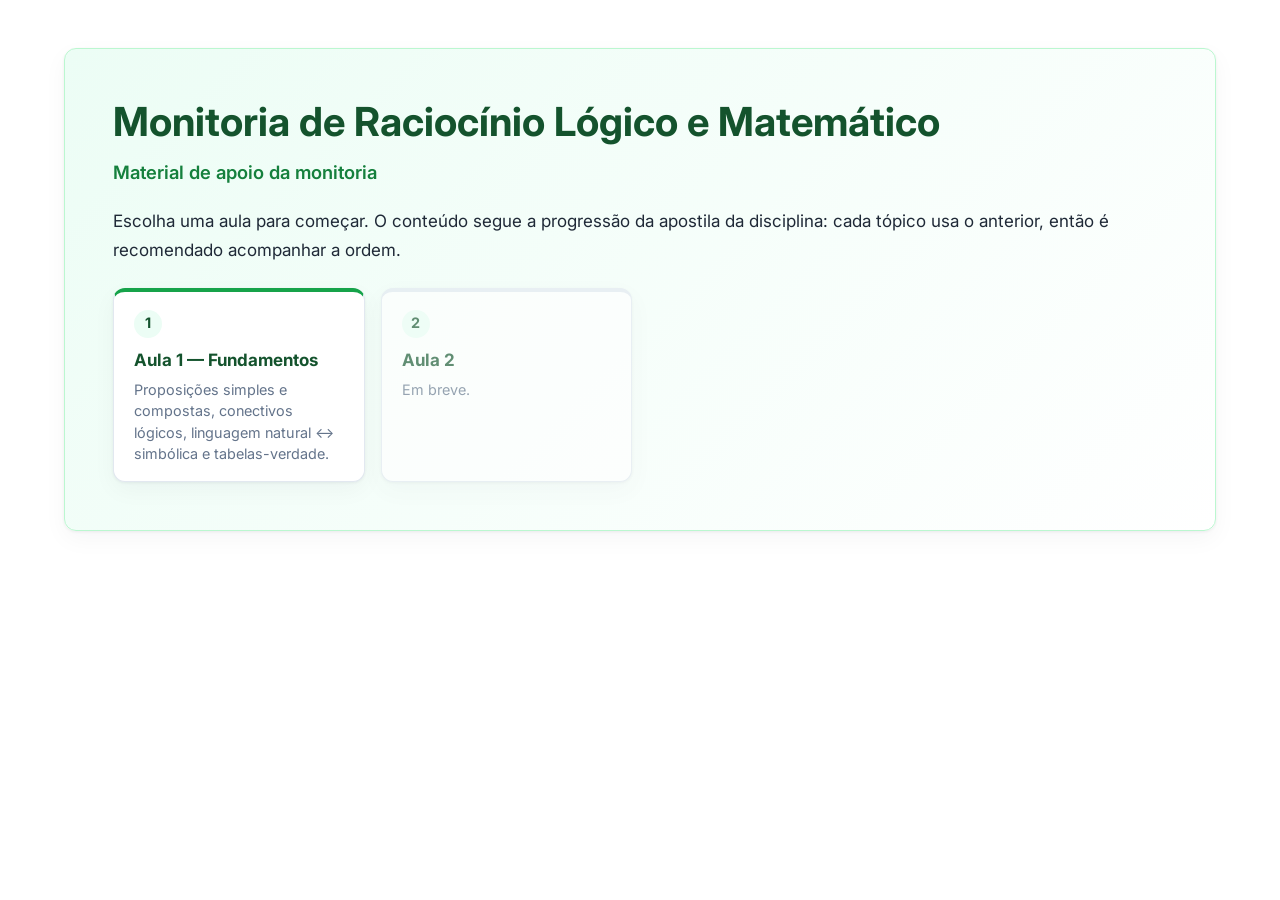
==== index.html @ 130aa1c0 "feat: REAMDE e hub para direcionar as aulas" ====
<!DOCTYPE html>
<html lang="pt-BR">
<head>
  <meta charset="utf-8">
  <meta name="viewport" content="width=device-width, initial-scale=1">
  <title>Monitoria de Raciocínio Lógico e Matemático</title>
  <meta name="description" content="Material de apoio da monitoria de Raciocínio Lógico e Matemático — hub com acesso a cada aula.">
  <link rel="preconnect" href="https://fonts.googleapis.com">
  <link rel="preconnect" href="https://fonts.gstatic.com" crossorigin>
  <link href="https://fonts.googleapis.com/css2?family=Inter:wght@400;600;700&display=swap" rel="stylesheet">
  <link rel="stylesheet" href="aulas/aula1/assets/estilo.css">
</head>
<body>

<main class="conteudo">

  <section id="inicio">
    <div class="hero">
      <h1>Monitoria de Raciocínio Lógico e Matemático</h1>
      <p class="hero__sub">Material de apoio da monitoria</p>
      <p>Escolha uma aula para começar. O conteúdo segue a progressão da apostila da disciplina:
         cada tópico usa o anterior, então é recomendado acompanhar a ordem.</p>

      <div class="cards-indice">
        <a class="card-indice" href="aulas/aula1/">
          <span class="card-indice__num">1</span>
          <div class="card-indice__titulo">Aula 1 — Fundamentos</div>
          <p class="card-indice__resumo">Proposições simples e compostas, conectivos lógicos,
             linguagem natural ↔ simbólica e tabelas-verdade.</p>
        </a>

        <!-- Para adicionar uma nova aula, copie o bloco <a class="card-indice"> acima,
             ajuste o número, o título, o resumo e o href (ex.: aulas/aula2/). -->
        <div class="card-indice" style="border-top-color: var(--borda); opacity: .65; cursor: default;" aria-disabled="true">
          <span class="card-indice__num">2</span>
          <div class="card-indice__titulo">Aula 2</div>
          <p class="card-indice__resumo">Em breve.</p>
        </div>
      </div>
    </div>
  </section>

</main>

</body>
</html>
---- aulas/aula1/assets/estilo.css ----
/* ===================================================================
   estilo.css — Web page da Monitoria de Raciocínio Lógico e Matemático
   HTML + CSS + JS puro, sem build. Paleta branco + verde.
   =================================================================== */

/* ---------- Tokens ---------- */
:root {
  --verde-escuro: #14532D;
  --verde-forte:  #15803D;
  --verde:        #16A34A;
  --verde-claro:  #ECFDF5;
  --verde-borda:  #BBF7D0;
  --branco:       #FFFFFF;
  --cinza-fundo:  #F8FAFC;
  --borda:        #E2E8F0;
  --texto:        #1F2937;
  --texto-suave:  #64748B;
  --ambar:        #F59E0B;
  --ambar-fundo:  #FEF3C7;
  --ambar-borda:  #FDE68A;

  --sombra: 0 1px 3px rgba(15,23,42,.06), 0 8px 24px rgba(15,23,42,.04);

  --raio-card: 12px;
  --raio-badge: 8px;

  --fonte: 'Inter', -apple-system, "Segoe UI", Roboto, "Helvetica Neue", Arial, sans-serif;
  --fonte-formula: 'Inter', 'DejaVu Sans', 'Segoe UI Symbol', 'Noto Sans Symbols 2', sans-serif;

  --sidebar-largura: 260px;
  --max-leitura: 68ch;
}

/* ---------- Reset ---------- */
*, *::before, *::after { box-sizing: border-box; }
html { scroll-behavior: smooth; }
body {
  margin: 0;
  font-family: var(--fonte);
  font-size: 1.0625rem;
  line-height: 1.7;
  color: var(--texto);
  background: var(--branco);
}
h1, h2, h3, h4 { line-height: 1.25; color: var(--verde-escuro); margin: 0 0 .5em; }
h1 { font-size: clamp(2rem, 4vw, 2.5rem); }
h2 { font-size: 1.75rem; }
h3 { font-size: 1.25rem; }
p { margin: 0 0 1em; max-width: var(--max-leitura); }
a { color: var(--verde-forte); text-decoration: none; }
a:hover { text-decoration: underline; }
ul, ol { max-width: var(--max-leitura); }
code, .formula {
  font-family: var(--fonte-formula);
  font-weight: 600;
  color: var(--verde-escuro);
  letter-spacing: .02em;
}
:focus-visible {
  outline: 3px solid var(--verde-forte);
  outline-offset: 2px;
  border-radius: 4px;
}

/* ---------- Barra de progresso ---------- */
.barra-progresso {
  position: fixed;
  top: 0; left: 0;
  height: 3px;
  width: 0;
  background: var(--verde);
  z-index: 100;
  transition: width .1s linear;
}

/* ---------- Layout ---------- */
.layout { display: flex; min-height: 100vh; }

/* ---------- Sidebar ---------- */
.sidebar {
  width: var(--sidebar-largura);
  flex: 0 0 var(--sidebar-largura);
  background: var(--cinza-fundo);
  border-right: 1px solid var(--borda);
  padding: 24px 16px;
  position: sticky;
  top: 0;
  align-self: flex-start;
  height: 100vh;
  overflow-y: auto;
}
.sidebar__marca {
  display: flex;
  align-items: center;
  gap: 8px;
  font-weight: 700;
  color: var(--verde-escuro);
  font-size: 1rem;
  margin-bottom: 4px;
  padding: 0 8px;
}
.sidebar__sub {
  font-size: .8rem;
  color: var(--texto-suave);
  padding: 0 8px 16px;
  border-bottom: 1px solid var(--borda);
  margin-bottom: 12px;
}
.sidebar__nav { list-style: none; margin: 0; padding: 0; }
.sidebar__nav li { margin: 2px 0; }
.sidebar__nav a {
  display: block;
  padding: 8px 12px;
  border-radius: 8px;
  color: var(--texto);
  border-left: 3px solid transparent;
  font-size: .95rem;
}
.sidebar__nav a:hover { background: var(--verde-claro); text-decoration: none; }
.sidebar__nav a[aria-current="true"] {
  background: var(--verde-claro);
  border-left-color: var(--verde);
  color: var(--verde-escuro);
  font-weight: 600;
}

/* ---------- Conteúdo principal ---------- */
.conteudo {
  flex: 1 1 auto;
  min-width: 0;
  padding: 48px clamp(16px, 5vw, 64px);
}
section { margin-bottom: 64px; scroll-margin-top: 16px; }

/* ---------- Botão mobile (hamburguer) ---------- */
.menu-toggle {
  display: none;
  position: fixed;
  top: 12px; left: 12px;
  z-index: 110;
  background: var(--verde);
  color: #fff;
  border: none;
  border-radius: 8px;
  width: 44px; height: 44px;
  font-size: 1.3rem;
  cursor: pointer;
  box-shadow: var(--sombra);
}
.overlay {
  display: none;
  position: fixed;
  inset: 0;
  background: rgba(15,23,42,.4);
  z-index: 90;
}

/* ---------- Hero / Início ---------- */
.hero {
  background: linear-gradient(135deg, var(--verde-claro), #fff);
  border: 1px solid var(--verde-borda);
  border-radius: var(--raio-card);
  padding: clamp(24px, 4vw, 48px);
  box-shadow: var(--sombra);
}
.hero h1 { margin-bottom: .25em; }
.hero__sub {
  font-size: 1.15rem;
  font-weight: 600;
  color: var(--verde-forte);
  margin-bottom: 1em;
}
.hero p { max-width: none; }

/* ---------- Cards de índice ---------- */
.cards-indice {
  display: grid;
  grid-template-columns: repeat(auto-fill, minmax(220px, 1fr));
  gap: 16px;
  margin-top: 24px;
}
.card-indice {
  display: block;
  background: var(--branco);
  border: 1px solid var(--borda);
  border-top: 4px solid var(--verde);
  border-radius: var(--raio-card);
  padding: 16px 20px;
  color: var(--texto);
  text-decoration: none;
  box-shadow: var(--sombra);
  transition: transform .15s ease, border-color .15s ease;
}
.card-indice:hover { transform: translateY(-3px); border-top-color: var(--verde-forte); text-decoration: none; }
.card-indice__num {
  display: inline-flex;
  align-items: center;
  justify-content: center;
  width: 28px; height: 28px;
  background: var(--verde-claro);
  color: var(--verde-escuro);
  border-radius: 50%;
  font-weight: 700;
  font-size: .9rem;
  margin-bottom: 8px;
}
.card-indice__titulo { font-weight: 700; color: var(--verde-escuro); margin-bottom: 4px; }
.card-indice__resumo { font-size: .9rem; color: var(--texto-suave); margin: 0; line-height: 1.5; }

/* ---------- Exemplo ---------- */
.exemplo {
  background: var(--cinza-fundo);
  border-left: 4px solid var(--verde);
  border-radius: 0 var(--raio-card) var(--raio-card) 0;
  padding: 16px 20px;
  margin: 16px 0;
}
.exemplo__rotulo {
  display: inline-block;
  font-size: .75rem;
  font-weight: 700;
  text-transform: uppercase;
  letter-spacing: .06em;
  color: var(--verde-forte);
  margin-bottom: 4px;
}
.exemplo p { margin: 0; }
.exemplo .formula { font-size: 1.05rem; }

/* ---------- Callouts ---------- */
.callout {
  border-radius: var(--raio-card);
  padding: 16px 20px;
  margin: 16px 0;
  border: 1px solid;
}
.callout p:last-child { margin-bottom: 0; }
.callout--dica {
  background: var(--verde-claro);
  border-color: var(--verde-borda);
}
.callout--dica .callout__titulo { color: var(--verde-escuro); }
.callout--atencao {
  background: var(--ambar-fundo);
  border-color: var(--ambar-borda);
}
.callout--atencao .callout__titulo { color: #92400E; }
.callout__titulo {
  font-weight: 700;
  display: flex;
  align-items: center;
  gap: 8px;
  margin-bottom: 6px;
}
.callout__titulo::before {
  font-size: 1.1rem;
  line-height: 1;
}
.callout--dica .callout__titulo::before { content: "💡"; }
.callout--atencao .callout__titulo::before { content: "⚠️"; }

/* ---------- Tabelas ---------- */
.tabela-card {
  overflow-x: auto;
  border: 1px solid var(--borda);
  border-radius: var(--raio-card);
  margin: 16px 0;
  background: var(--branco);
  box-shadow: var(--sombra);
}
table {
  width: 100%;
  border-collapse: collapse;
  font-size: .95rem;
}
thead th {
  background: var(--verde-escuro);
  color: #fff;
  font-weight: 600;
  text-align: center;
  padding: 10px 14px;
  border-bottom: 2px solid var(--verde);
}
tbody td {
  padding: 10px 14px;
  text-align: center;
  border-bottom: 1px solid var(--borda);
  color: var(--texto);
}
tbody tr:nth-child(even) { background: var(--cinza-fundo); }
tbody tr:hover { background: var(--verde-claro); }
td .formula, th .formula { font-size: 1rem; }
.tabela-card caption {
  caption-side: top;
  text-align: left;
  font-size: .85rem;
  color: var(--texto-suave);
  padding: 8px 14px 0;
}

/* ---------- Badges V / F ---------- */
.badge {
  display: inline-flex;
  align-items: center;
  justify-content: center;
  min-width: 26px;
  padding: 2px 8px;
  border-radius: var(--raio-badge);
  font-weight: 700;
  font-size: .85rem;
  line-height: 1.4;
}
.badge--v {
  background: var(--verde);
  color: #fff;
}
.badge--f {
  background: var(--cinza-fundo);
  color: var(--texto-suave);
  border: 1px solid #CBD5E1;
}

/* ---------- Princípios (grid 3) ---------- */
.principios {
  display: grid;
  grid-template-columns: repeat(auto-fit, minmax(200px, 1fr));
  gap: 16px;
  margin: 16px 0;
}
.principio {
  background: var(--verde-claro);
  border: 1px solid var(--verde-borda);
  border-radius: var(--raio-card);
  padding: 16px 18px;
}
.principio h3 { margin-bottom: .4em; font-size: 1.05rem; }
.principio p { margin: 0; font-size: .92rem; }

/* ---------- Duas colunas ---------- */
.duas-colunas {
  display: grid;
  grid-template-columns: 1fr 1fr;
  gap: 16px;
  margin: 16px 0;
}
.coluna {
  border-radius: var(--raio-card);
  padding: 16px 18px;
  border: 1px solid var(--borda);
}
.coluna--sim { background: var(--verde-claro); border-color: var(--verde-borda); }
.coluna--nao { background: var(--cinza-fundo); }
.coluna h3 { font-size: 1.05rem; }
.coluna ul { margin: 0; padding-left: 1.1em; }
.coluna li { margin-bottom: .5em; }
.valor-proposicao {
  font-size: .8rem;
  color: var(--texto-suave);
}

/* ---------- Cards de conectivo / exemplo natural ---------- */
.grid-conectivos {
  display: grid;
  grid-template-columns: repeat(auto-fit, minmax(260px, 1fr));
  gap: 16px;
  margin: 16px 0;
}
.conectivo-card {
  background: var(--branco);
  border: 1px solid var(--borda);
  border-radius: var(--raio-card);
  padding: 16px 18px;
  box-shadow: var(--sombra);
}
.conectivo-card__simbolo {
  font-family: var(--fonte-formula);
  font-weight: 700;
  font-size: 2rem;
  color: var(--verde-forte);
  display: block;
  margin-bottom: 4px;
}
.conectivo-card__nome { font-weight: 700; color: var(--verde-escuro); margin-bottom: .4em; }
.conectivo-card p { margin: 0; font-size: .92rem; }
.conectivo-card em { color: var(--texto-suave); }

.exemplo-natural {
  background: var(--branco);
  border: 1px solid var(--borda);
  border-left: 4px solid var(--verde);
  border-radius: 0 var(--raio-card) var(--raio-card) 0;
  padding: 14px 18px;
  margin: 12px 0;
  box-shadow: var(--sombra);
}
.exemplo-natural__frase { font-weight: 600; color: var(--texto); margin-bottom: 6px; }
.exemplo-natural__linhas { font-size: .92rem; color: var(--texto-suave); margin: 0; }
.exemplo-natural__linhas div { margin: 2px 0; }

/* ---------- Trilha ---------- */
.trilha {
  display: grid;
  grid-template-columns: repeat(auto-fit, minmax(180px, 1fr));
  gap: 12px;
  margin: 24px 0;
  position: relative;
}
.trilha__etapa {
  position: relative;
  background: var(--branco);
  border: 1px solid var(--verde-borda);
  border-radius: var(--raio-card);
  padding: 18px 16px 16px;
  box-shadow: var(--sombra);
}
.trilha__num {
  display: inline-flex;
  align-items: center;
  justify-content: center;
  width: 32px; height: 32px;
  background: var(--verde);
  color: #fff;
  border-radius: 50%;
  font-weight: 700;
  margin-bottom: 8px;
}
.trilha__titulo { font-weight: 700; color: var(--verde-escuro); font-size: 1rem; margin-bottom: 6px; }
.trilha__conteudo { font-size: .9rem; }
.trilha__conteudo .formula { font-size: 1.05rem; }

.destaque-linha-falsa {
  outline: 2px solid var(--ambar);
  outline-offset: -2px;
  background: var(--ambar-fundo) !important;
}

/* ---------- Quiz ---------- */
.quiz {
  background: var(--cinza-fundo);
  border: 1px solid var(--borda);
  border-radius: var(--raio-card);
  padding: 20px 22px;
  margin: 24px 0 8px;
}
.quiz h3 { margin-top: 0; }
.quiz__pergunta { margin-bottom: 16px; }
.quiz__pergunta--titulo { font-weight: 600; color: var(--texto); margin-bottom: 10px; }
.quiz__opcoes { display: flex; flex-direction: column; gap: 8px; }
.quiz__opcao {
  text-align: left;
  background: var(--branco);
  border: 1px solid var(--borda);
  border-radius: 8px;
  padding: 10px 14px;
  font: inherit;
  color: var(--texto);
  cursor: pointer;
  transition: border-color .12s ease, background .12s ease;
}
.quiz__opcao:hover:not(:disabled) { border-color: var(--verde); background: var(--verde-claro); }
.quiz__opcao--correta { border-color: var(--verde); background: var(--verde-claro); font-weight: 600; }
.quiz__opcao--incorreta { border-color: var(--ambar); background: var(--ambar-fundo); }
.quiz__opcao:disabled { cursor: default; }
.quiz__feedback {
  margin-top: 10px;
  padding: 10px 14px;
  border-radius: 8px;
  font-size: .92rem;
  display: none;
}
.quiz__feedback--visivel { display: block; }
.quiz__feedback--certo { background: var(--verde-claro); border: 1px solid var(--verde-borda); }
.quiz__feedback--errado { background: var(--ambar-fundo); border: 1px solid var(--ambar-borda); }
.quiz__placar {
  margin-top: 18px;
  font-weight: 700;
  color: var(--verde-escuro);
}
.quiz__tentar {
  margin-top: 12px;
  background: var(--verde);
  color: #fff;
  border: none;
  border-radius: 8px;
  padding: 10px 18px;
  font: inherit;
  font-weight: 600;
  cursor: pointer;
}
.quiz__tentar:hover { background: var(--verde-forte); }

/* ---------- Link "próximo tópico" ---------- */
.proximo {
  display: inline-flex;
  align-items: center;
  gap: 6px;
  margin-top: 12px;
  font-weight: 600;
  color: var(--verde-forte);
}

/* ---------- Responsivo ---------- */
@media (max-width: 900px) {
  .menu-toggle { display: block; }
  .sidebar {
    position: fixed;
    top: 0; left: 0;
    z-index: 100;
    height: 100vh;
    transform: translateX(-100%);
    transition: transform .2s ease;
    box-shadow: var(--sombra);
  }
  .sidebar.aberta { transform: translateX(0); }
  .overlay.visivel { display: block; }
  .conteudo { padding-top: 72px; }
  .duas-colunas { grid-template-columns: 1fr; }
}
@media (max-width: 520px) {
  .hero { padding: 20px; }
  .conteudo { padding: 64px 16px 48px; }
}

/* ---------- Reduced motion ---------- */
@media (prefers-reduced-motion: reduce) {
  html { scroll-behavior: auto; }
  * { transition: none !important; }
}
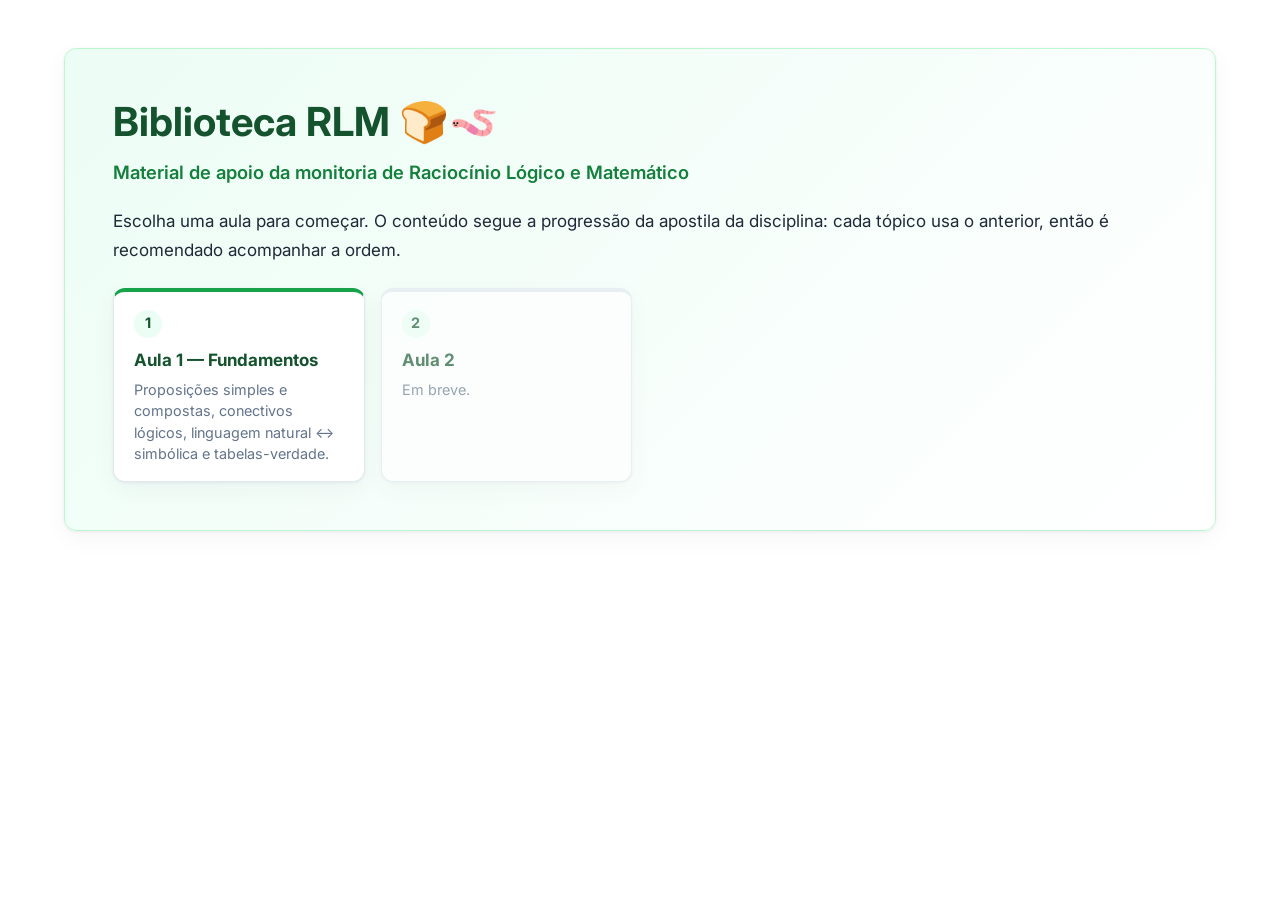
==== commit 9c74dde3: "feat: mudanças no título do material" ====
--- a/index.html
+++ b/index.html
@@ -3,7 +3,7 @@
 <head>
   <meta charset="utf-8">
   <meta name="viewport" content="width=device-width, initial-scale=1">
-  <title>Monitoria de Raciocínio Lógico e Matemático</title>
+  <title>Biblioteca RLM 🍞🪱</title>
   <meta name="description" content="Material de apoio da monitoria de Raciocínio Lógico e Matemático — hub com acesso a cada aula.">
   <link rel="preconnect" href="https://fonts.googleapis.com">
   <link rel="preconnect" href="https://fonts.gstatic.com" crossorigin>
@@ -16,8 +16,8 @@
 
   <section id="inicio">
     <div class="hero">
-      <h1>Monitoria de Raciocínio Lógico e Matemático</h1>
-      <p class="hero__sub">Material de apoio da monitoria</p>
+      <h1>Biblioteca RLM 🍞🪱</h1>
+      <p class="hero__sub">Material de apoio da monitoria de Raciocínio Lógico e Matemático</p>
       <p>Escolha uma aula para começar. O conteúdo segue a progressão da apostila da disciplina:
          cada tópico usa o anterior, então é recomendado acompanhar a ordem.</p>
 
--- a/aulas/aula1/assets/estilo.css
+++ b/aulas/aula1/assets/estilo.css
@@ -99,6 +99,8 @@
   margin-bottom: 4px;
   padding: 0 8px;
 }
+a.sidebar__marca { text-decoration: none; cursor: pointer; }
+a.sidebar__marca:hover { text-decoration: none; opacity: .85; }
 .sidebar__sub {
   font-size: .8rem;
   color: var(--texto-suave);
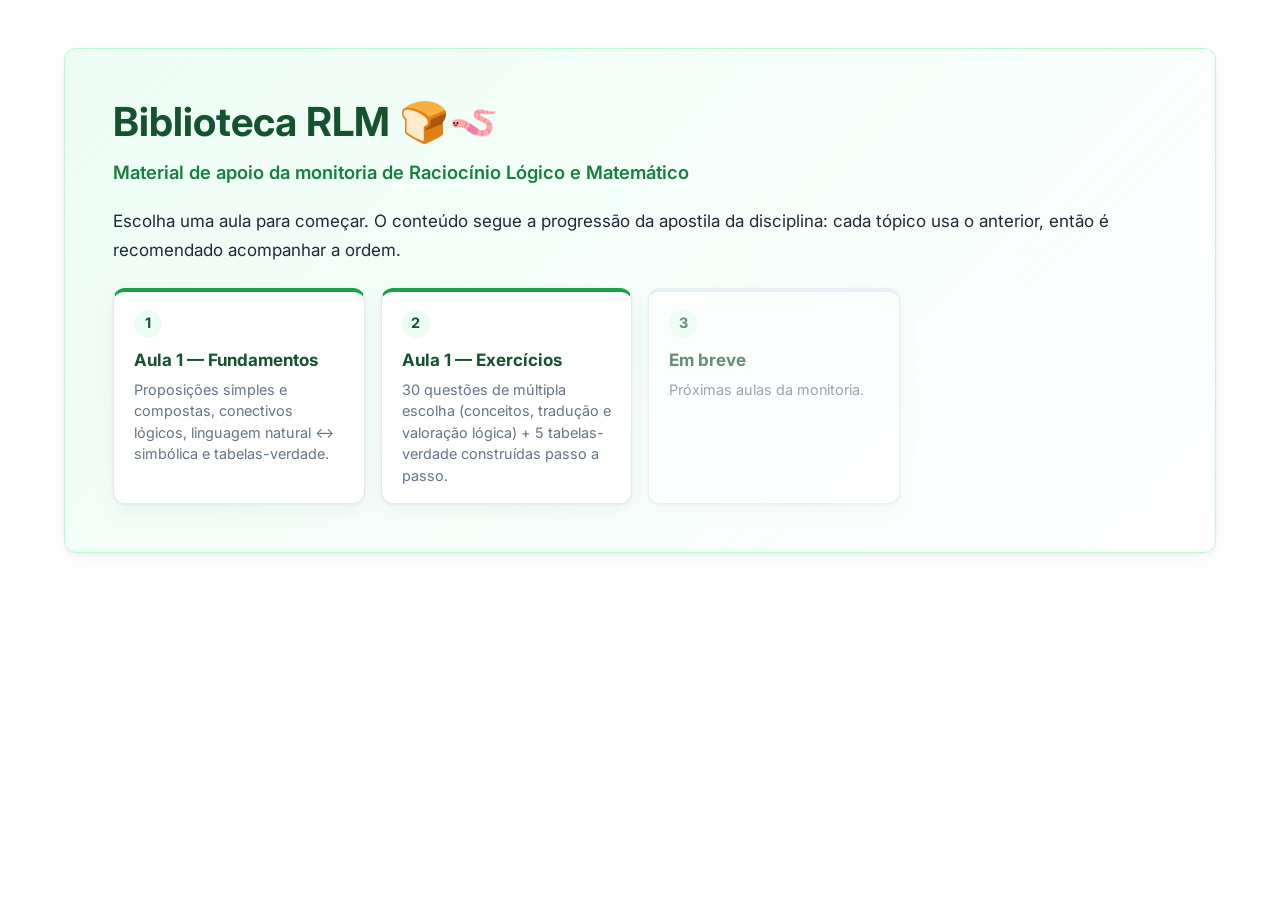
==== commit a11f660b: "feat: criado o arquivo de exercícios da aula 01" ====
--- a/index.html
+++ b/index.html
@@ -29,12 +29,19 @@
              linguagem natural ↔ simbólica e tabelas-verdade.</p>
         </a>
 
+        <a class="card-indice" href="aulas/aula2/">
+          <span class="card-indice__num">2</span>
+          <div class="card-indice__titulo">Aula 1 — Exercícios</div>
+          <p class="card-indice__resumo">30 questões de múltipla escolha (conceitos, tradução e
+             valoração lógica) + 5 tabelas-verdade construídas passo a passo.</p>
+        </a>
+
         <!-- Para adicionar uma nova aula, copie o bloco <a class="card-indice"> acima,
-             ajuste o número, o título, o resumo e o href (ex.: aulas/aula2/). -->
+             ajuste o número, o título, o resumo e o href (ex.: aulas/aula3/). -->
         <div class="card-indice" style="border-top-color: var(--borda); opacity: .65; cursor: default;" aria-disabled="true">
-          <span class="card-indice__num">2</span>
-          <div class="card-indice__titulo">Aula 2</div>
-          <p class="card-indice__resumo">Em breve.</p>
+          <span class="card-indice__num">3</span>
+          <div class="card-indice__titulo">Em breve</div>
+          <p class="card-indice__resumo">Próximas aulas da monitoria.</p>
         </div>
       </div>
     </div>
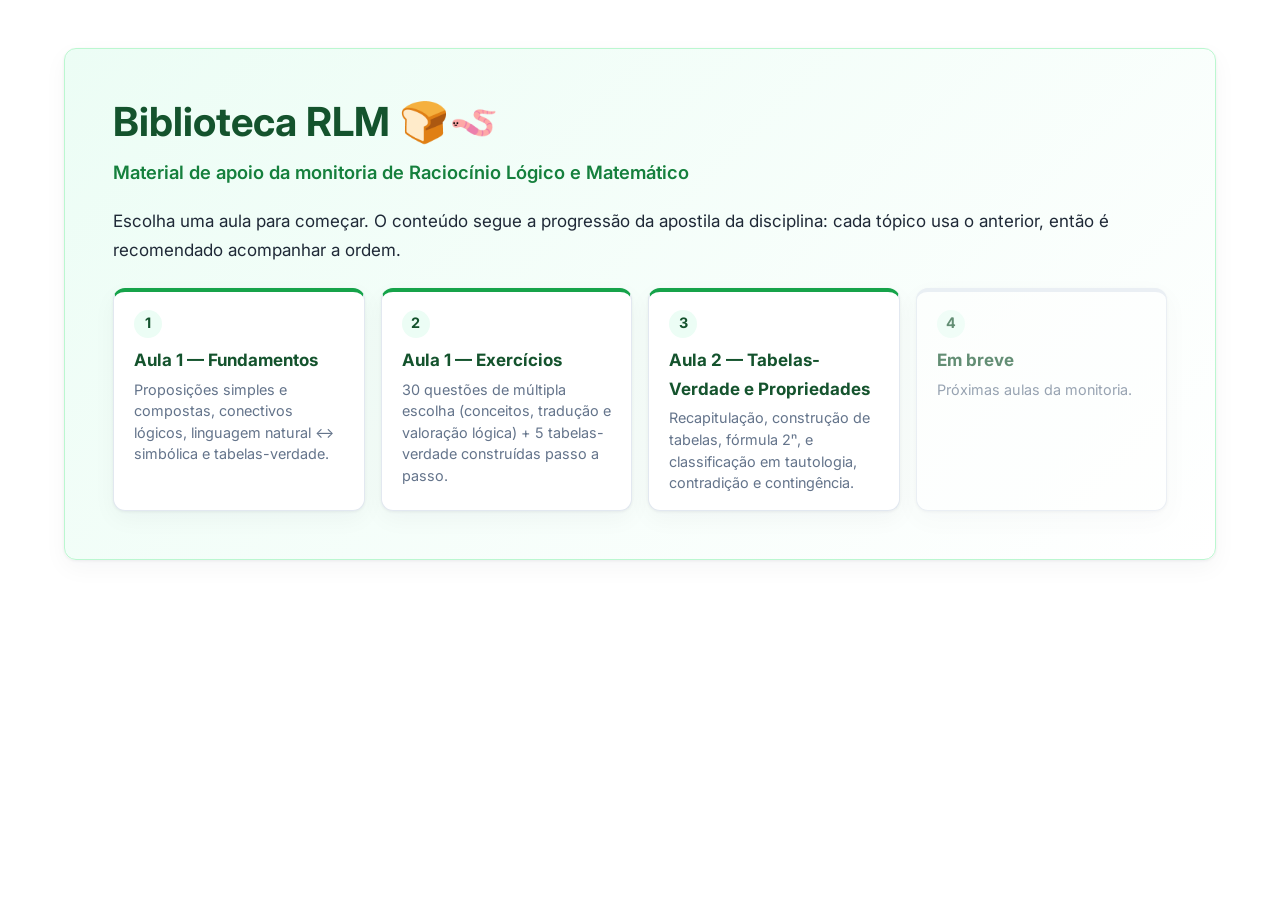
==== commit ab2843e7: "feat: aula 2 - Tabelas-verdade e Propriedades" ====
--- a/index.html
+++ b/index.html
@@ -36,10 +36,17 @@
              valoração lógica) + 5 tabelas-verdade construídas passo a passo.</p>
         </a>
 
+        <a class="card-indice" href="aulas/aula3/">
+          <span class="card-indice__num">3</span>
+          <div class="card-indice__titulo">Aula 2 — Tabelas-Verdade e Propriedades</div>
+          <p class="card-indice__resumo">Recapitulação, construção de tabelas, fórmula 2ⁿ, e
+             classificação em tautologia, contradição e contingência.</p>
+        </a>
+
         <!-- Para adicionar uma nova aula, copie o bloco <a class="card-indice"> acima,
-             ajuste o número, o título, o resumo e o href (ex.: aulas/aula3/). -->
+             ajuste o número, o título, o resumo e o href (ex.: aulas/aula4/). -->
         <div class="card-indice" style="border-top-color: var(--borda); opacity: .65; cursor: default;" aria-disabled="true">
-          <span class="card-indice__num">3</span>
+          <span class="card-indice__num">4</span>
           <div class="card-indice__titulo">Em breve</div>
           <p class="card-indice__resumo">Próximas aulas da monitoria.</p>
         </div>
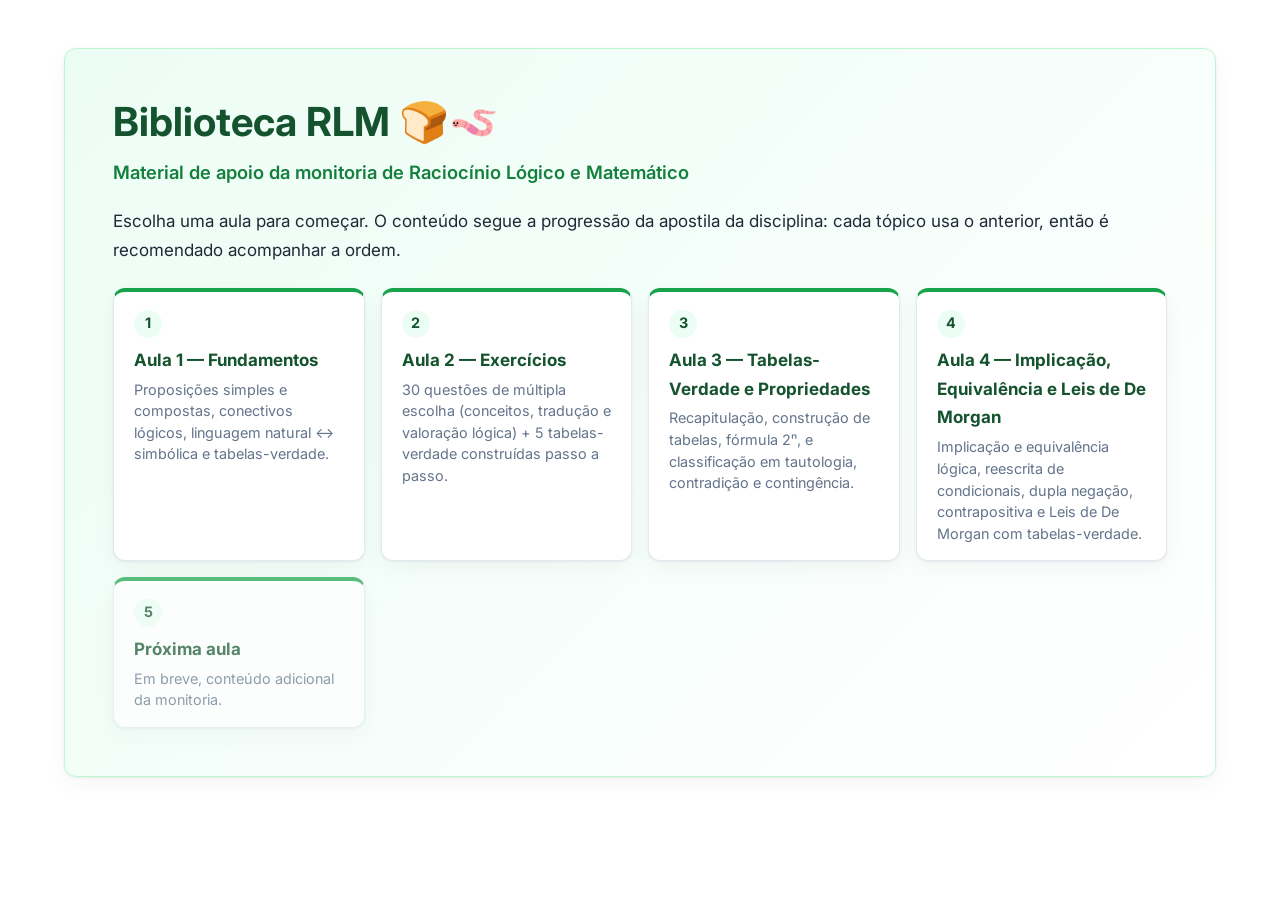
==== commit aa1458f0: "feat: Aula 4 - Implicação, Equivalência e Leis de De Morgan" ====
--- a/index.html
+++ b/index.html
@@ -31,30 +31,35 @@
 
         <a class="card-indice" href="aulas/aula2/">
           <span class="card-indice__num">2</span>
-          <div class="card-indice__titulo">Aula 1 — Exercícios</div>
+          <div class="card-indice__titulo">Aula 2 — Exercícios</div>
           <p class="card-indice__resumo">30 questões de múltipla escolha (conceitos, tradução e
              valoração lógica) + 5 tabelas-verdade construídas passo a passo.</p>
         </a>
 
         <a class="card-indice" href="aulas/aula3/">
           <span class="card-indice__num">3</span>
-          <div class="card-indice__titulo">Aula 2 — Tabelas-Verdade e Propriedades</div>
+          <div class="card-indice__titulo">Aula 3 — Tabelas-Verdade e Propriedades</div>
           <p class="card-indice__resumo">Recapitulação, construção de tabelas, fórmula 2ⁿ, e
              classificação em tautologia, contradição e contingência.</p>
         </a>
 
         <!-- Para adicionar uma nova aula, copie o bloco <a class="card-indice"> acima,
              ajuste o número, o título, o resumo e o href (ex.: aulas/aula4/). -->
-        <div class="card-indice" style="border-top-color: var(--borda); opacity: .65; cursor: default;" aria-disabled="true">
+        <a class="card-indice" href="aulas/aula4/">
           <span class="card-indice__num">4</span>
-          <div class="card-indice__titulo">Em breve</div>
-          <p class="card-indice__resumo">Próximas aulas da monitoria.</p>
-        </div>
+          <div class="card-indice__titulo">Aula 4 — Implicação, Equivalência e Leis de De Morgan</div>
+          <p class="card-indice__resumo">Implicação e equivalência lógica, reescrita de condicionais,
+              dupla negação, contrapositiva e Leis de De Morgan com tabelas-verdade.</p>
+        </a>
+
+        <a class="card-indice" href="#" aria-disabled="true" style="opacity: .7; cursor: not-allowed;">
+          <span class="card-indice__num">5</span>
+          <div class="card-indice__titulo">Próxima aula</div>
+          <p class="card-indice__resumo">Em breve, conteúdo adicional da monitoria.</p>
+        </a>
       </div>
     </div>
   </section>
-
 </main>
-
 </body>
 </html>
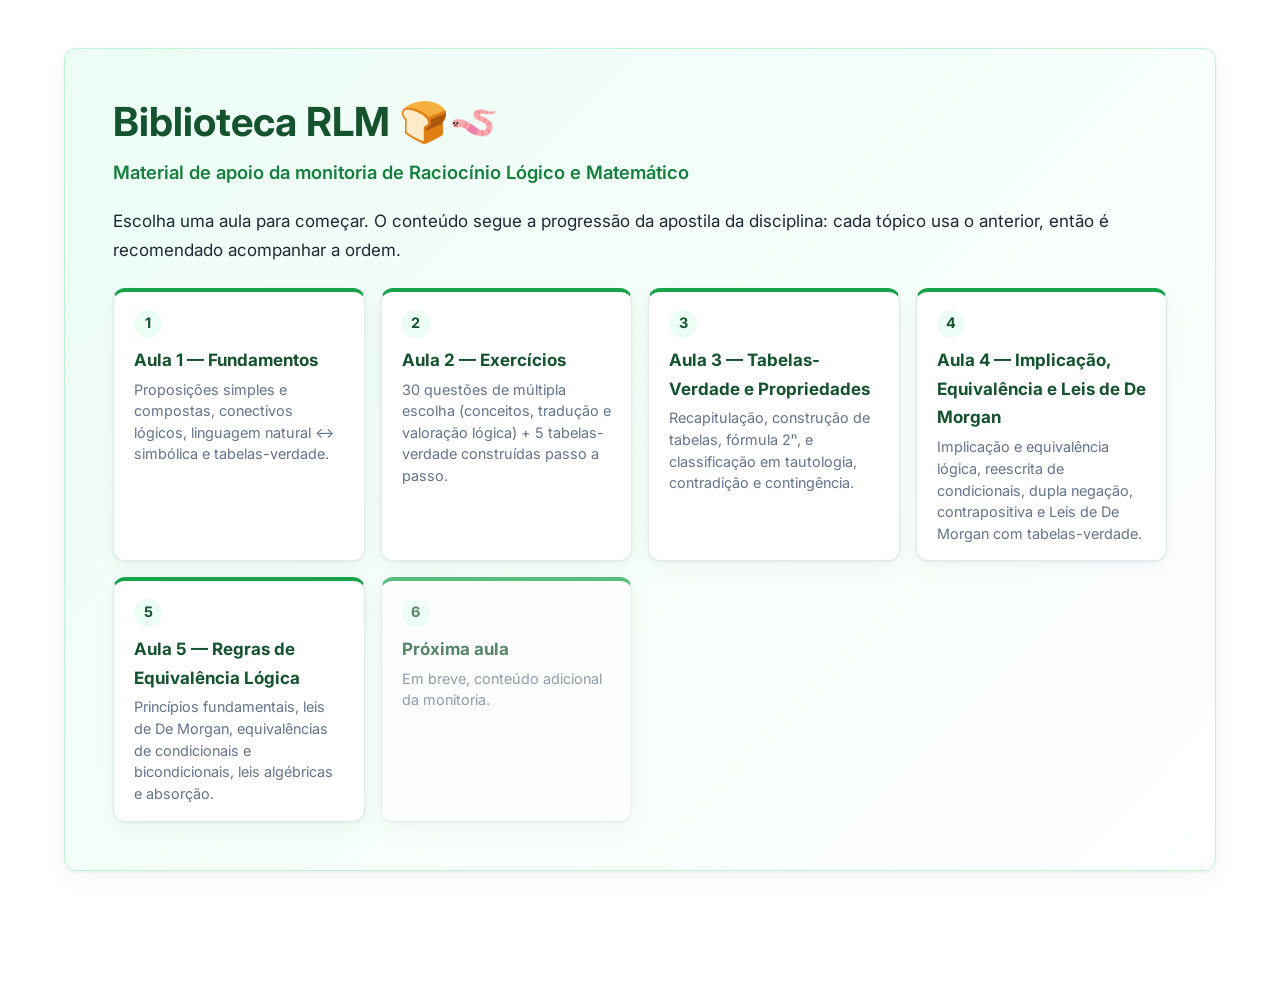
==== commit 9e591229: "Aula 5: regras de equivalências lógicas" ====
--- a/index.html
+++ b/index.html
@@ -21,7 +21,7 @@
       <p>Escolha uma aula para começar. O conteúdo segue a progressão da apostila da disciplina:
          cada tópico usa o anterior, então é recomendado acompanhar a ordem.</p>
 
-      <div class="cards-indice">
+<div class="cards-indice">
         <a class="card-indice" href="aulas/aula1/">
           <span class="card-indice__num">1</span>
           <div class="card-indice__titulo">Aula 1 — Fundamentos</div>
@@ -43,8 +43,6 @@
              classificação em tautologia, contradição e contingência.</p>
         </a>
 
-        <!-- Para adicionar uma nova aula, copie o bloco <a class="card-indice"> acima,
-             ajuste o número, o título, o resumo e o href (ex.: aulas/aula4/). -->
         <a class="card-indice" href="aulas/aula4/">
           <span class="card-indice__num">4</span>
           <div class="card-indice__titulo">Aula 4 — Implicação, Equivalência e Leis de De Morgan</div>
@@ -52,8 +50,17 @@
               dupla negação, contrapositiva e Leis de De Morgan com tabelas-verdade.</p>
         </a>
 
+        <!-- Para adicionar uma nova aula, copie o bloco <a class="card-indice"> acima,
+             ajuste o número, o título, o resumo e o href (ex.: aulas/aula5/). -->
+        <a class="card-indice" href="aulas/aula5/">
+          <span class="card-indice__num">5</span>
+          <div class="card-indice__titulo">Aula 5 — Regras de Equivalência Lógica</div>
+          <p class="card-indice__resumo">Princípios fundamentais, leis de De Morgan,
+              equivalências de condicionais e bicondicionais, leis algébricas e absorção.</p>
+        </a>
+
         <a class="card-indice" href="#" aria-disabled="true" style="opacity: .7; cursor: not-allowed;">
-          <span class="card-indice__num">5</span>
+          <span class="card-indice__num">6</span>
           <div class="card-indice__titulo">Próxima aula</div>
           <p class="card-indice__resumo">Em breve, conteúdo adicional da monitoria.</p>
         </a>
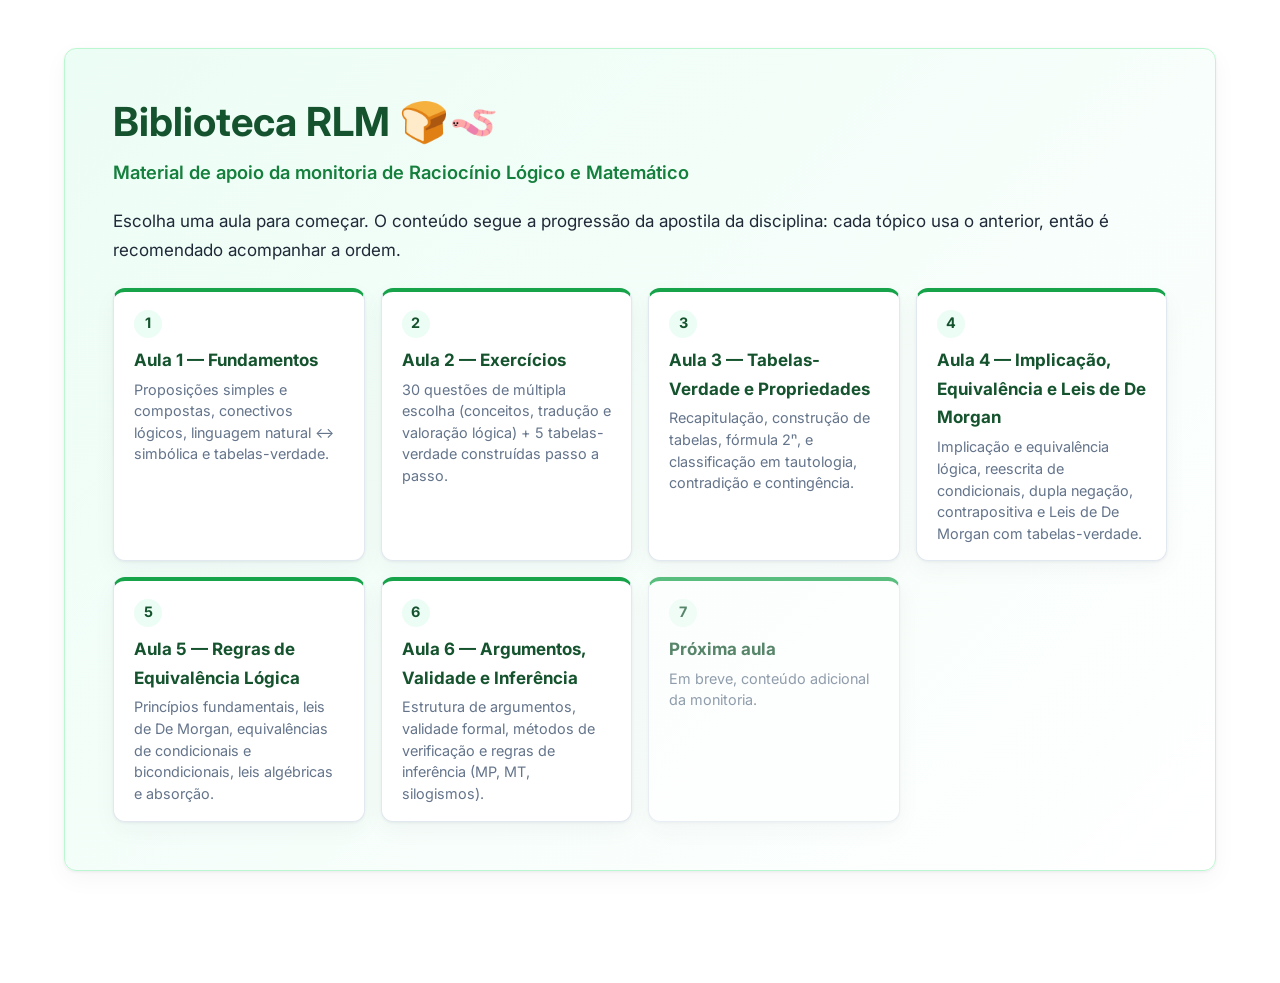
==== commit 652498e5: "aula 6 - Argumentos, validade e regras de inferencia" ====
--- a/index.html
+++ b/index.html
@@ -59,8 +59,15 @@
               equivalências de condicionais e bicondicionais, leis algébricas e absorção.</p>
         </a>
 
+        <a class="card-indice" href="aulas/aula6/">
+          <span class="card-indice__num">6</span>
+          <div class="card-indice__titulo">Aula 6 — Argumentos, Validade e Inferência</div>
+          <p class="card-indice__resumo">Estrutura de argumentos, validade formal,
+              métodos de verificação e regras de inferência (MP, MT, silogismos).</p>
+        </a>
+
         <a class="card-indice" href="#" aria-disabled="true" style="opacity: .7; cursor: not-allowed;">
-          <span class="card-indice__num">6</span>
+          <span class="card-indice__num">7</span>
           <div class="card-indice__titulo">Próxima aula</div>
           <p class="card-indice__resumo">Em breve, conteúdo adicional da monitoria.</p>
         </a>
